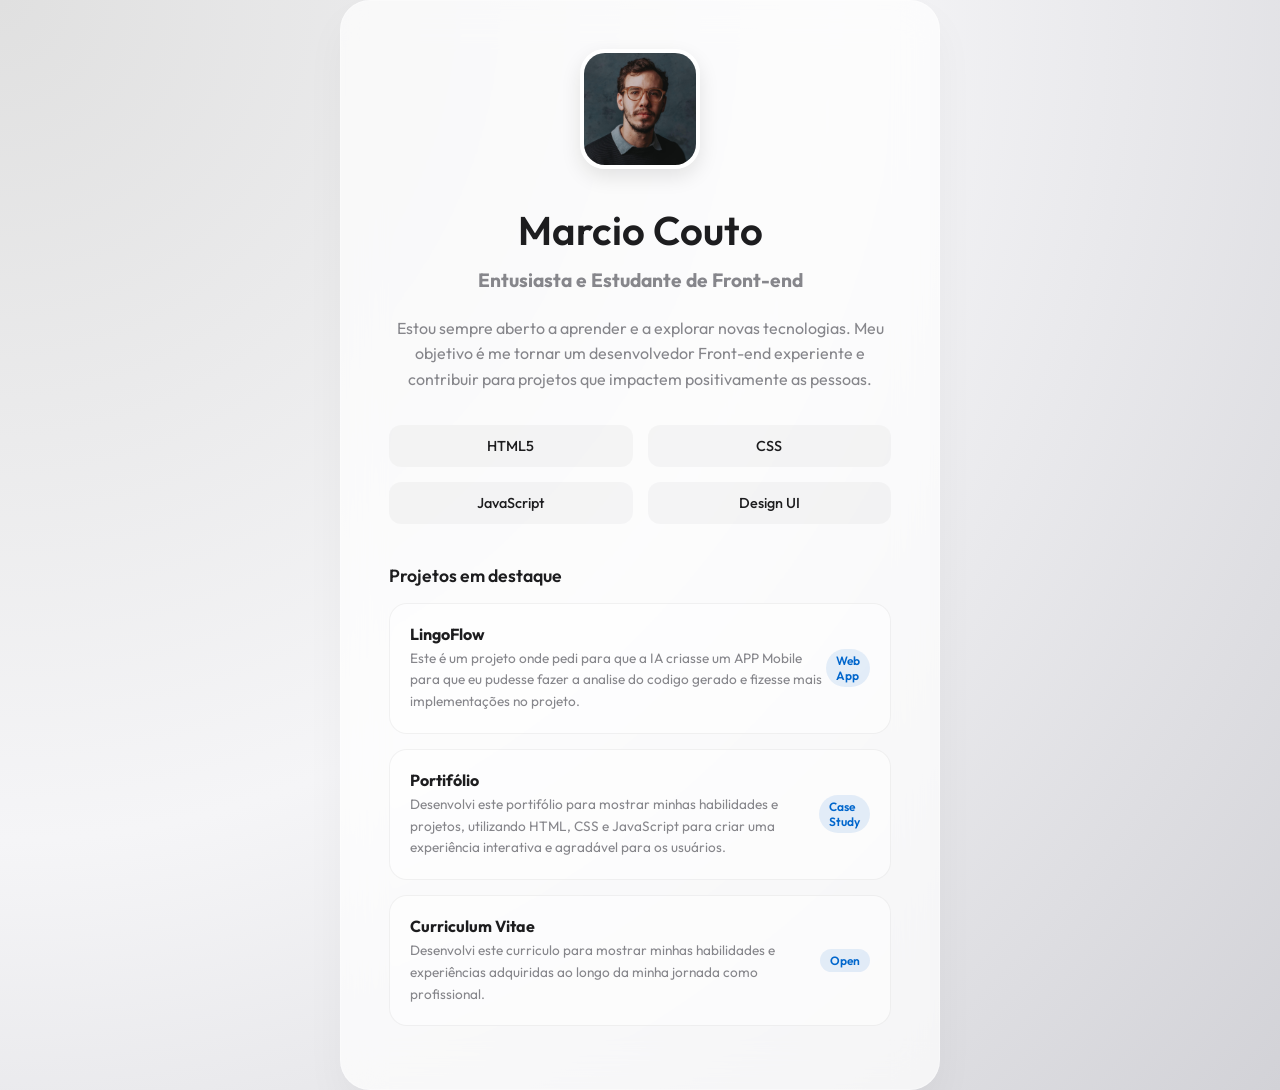
==== Curso/introducao/portifoleo/Index.html @ 88e8f268 "Projetos Feitos por mim Ia Ingles feito por IA para fins de leitura e analise de Codigos" ====
<!DOCTYPE html>
<html lang="pt-br">
<!--portifólio estudantil-->

<head>
    <meta charset="UTF-8">
    <meta name="viewport" content="width=device-width, initial-scale=1.0">
    <link rel="stylesheet" href="style.css">
    <link rel="preconnect" href="https://fonts.googleapis.com">
    <link rel="preconnect" href="https://fonts.gstatic.com" crossorigin>
    <link href="https://fonts.googleapis.com/css2?family=Outfit:wght@300;400;600&display=swap" rel="stylesheet">
    <title>Portifólio</title>
</head>

<body>
    <main>
        <section class="hero">
            <div class="avatar-container">
                <img src="images/minhafoto.jpeg" alt="Foto de Marcio Couto" class="avatar">
            </div>
            <h1>Marcio Couto</h1>
            <h2>Entusiasta e Estudante de Front-end</h2>
            <p>Estou sempre aberto a aprender e a explorar novas tecnologias. Meu objetivo é me tornar um desenvolvedor
                Front-end experiente e contribuir para projetos que impactem positivamente as pessoas.</p>
            <div class="skills-grid">
                <div class="skills-item">HTML5</div>
                <div class="skills-item">CSS</div>
                <div class="skills-item">JavaScript</div>
                <div class="skills-item">Design UI</div>
            </div>
            <div class="projects-section">
                <h3> Projetos em destaque</h3>

                <div class="project-card">
                    <div class="project-info">
                        <h4>LingoFlow</h4>
                        <p>Este é um projeto onde pedi para que a IA criasse um APP Mobile para que eu pudesse fazer a
                            analise do codigo gerado e fizesse mais implementações no projeto.</p>
                    </div>
                    <a href="../../ia-ingles/index.html" target="_blank" class="project-tag">Web App</a>
                </div>

                <div class="project-card">
                    <div class="project-info">
                        <h4>Portifólio</h4>
                        <p>Desenvolvi este portifólio para mostrar minhas habilidades e projetos, utilizando HTML, CSS e
                            JavaScript para criar uma experiência interativa e agradável para os usuários.</p>
                    </div>
                    <span class="project-tag">Case Study</span>
                </div>

                <div class="project-card">
                    <div class="project-info">
                        <h4>Curriculum Vitae</h4>
                        <p>Desenvolvi este curriculo para mostrar minhas habilidades e experiências adquiridas ao longo
                            da
                            minha jornada como profissional.</p>
                    </div>
                    <a href="Curriculum.html" target="_blank" class="project-tag">Open</a>
                </div>
            </div>
        </section>
    </main>
</body>

</html>
---- Curso/introducao/portifoleo/style.css ----
:root {
    --apple-bg: #f5f5f7;
    --apple-card: #ffffff;
    --apple-text: #1d1d1f;
    --apple-skill-bg: rgba(0, 0, 0, 0.03);
    --apple-text-secondary: #86868b;
    --apple-accent: #0066cc;
    --font-main: 'Outfit', sans-serif;
}

* {
    margin: 0;
    padding: 0;
    box-sizing: border-box;
}

body {
    background: radial-gradient(circle at top left, #e0e0e0, #f5f5f7, #d2d2d7);
    background-color: var(--apple-bg);
    font-family: var(--font-main);
    color: var(--apple-text);
    display: flex;
    justify-content: center;
    align-items: center;
    min-height: 100vh;
}

.hero {
    background-color: rgba(255, 255, 255, 0.7);
    backdrop-filter: blur(20px);
    padding: 3rem;
    border: 1px solid rgba(255, 255, 255, 0.3);
    border-radius: 30px;
    max-width: 600px;
    box-shadow: 0px 20px 40px rgba(0, 0, 0, 0.04);
    text-align: center;

}

h1 {
    font-size: 2.5rem;
    font-weight: 600;
    margin-bottom: 0.8rem;
}

h2 {
    color: var(--apple-text-secondary);
    font-size: 1.2rem;
    margin-bottom: 1.5rem;
}

p {
    line-height: 1.6;
    color: var(--apple-text-secondary);
    margin-bottom: 2rem;
}

a {
    color: var(--apple-accent);
    text-decoration: none;
    display: inline-block;
    background-color: var(--apple-accent);
    color: var(--apple-card);
    padding: 0.8rem 1.2rem;
    border-radius: 50px;
    transition: background-color 0.3s;
}

a:hover {
    opacity: 0.8;
    transform: scale(0.98);
}

.avatar-container {
    margin-bottom: 2rem;
}

.avatar {
    width: 120px;
    height: 120px;
    object-fit: cover;
    border-radius: 25px;
    border: 4px solid white;
    box-shadow: 0px 8px 20px rgba(0, 0, 0, 0.1);
}

.skills-grid {
    display: grid;
    grid-template-columns: repeat(2, 1fr);
    gap: 15px;
    margin-bottom: 2.5rem;
}

.skills-item {
    background-color: var(--apple-skill-bg);
    padding: 12px;
    border-radius: 12px;
    font-size: 0.9rem;
    font-weight: 500;

}

.projects-section {
    text-align: left;
    margin-top: 2rem;
}

.projects-section h3 {
    font-size: 1.1rem;
    color: var(--apple-text);
    margin-bottom: 1rem;
    font-weight: 600;
}

.project-card {
    background: rgba(255, 255, 255, 0.5);
    border: 1px solid rgba(0, 0, 0, 0.05);
    border-radius: 18px;
    padding: 20px;
    margin-bottom: 15px;
    display: flex;
    justify-content: space-between;
    align-items: center;
    transition: all 0.3s ease;
    cursor: pointer;
}

.project-card:hover {
    transform: translateY(-2px);
    box-shadow: 0px 10px 20px rgba(0, 0, 0, 0.05);
}

.project-info h4 {
    font-size: 1rem;
    margin-bottom: 4px;
}

.project-info p {
    font-size: 0.85rem;
    margin-bottom: 0;
}

.project-tag {
    color: var(--apple-accent);
    background: rgba(0, 102, 204, 0.1);
    padding: 4px 10px;
    border-radius: 20px;
    font-size: 0.75rem;
    font-weight: 600;
}
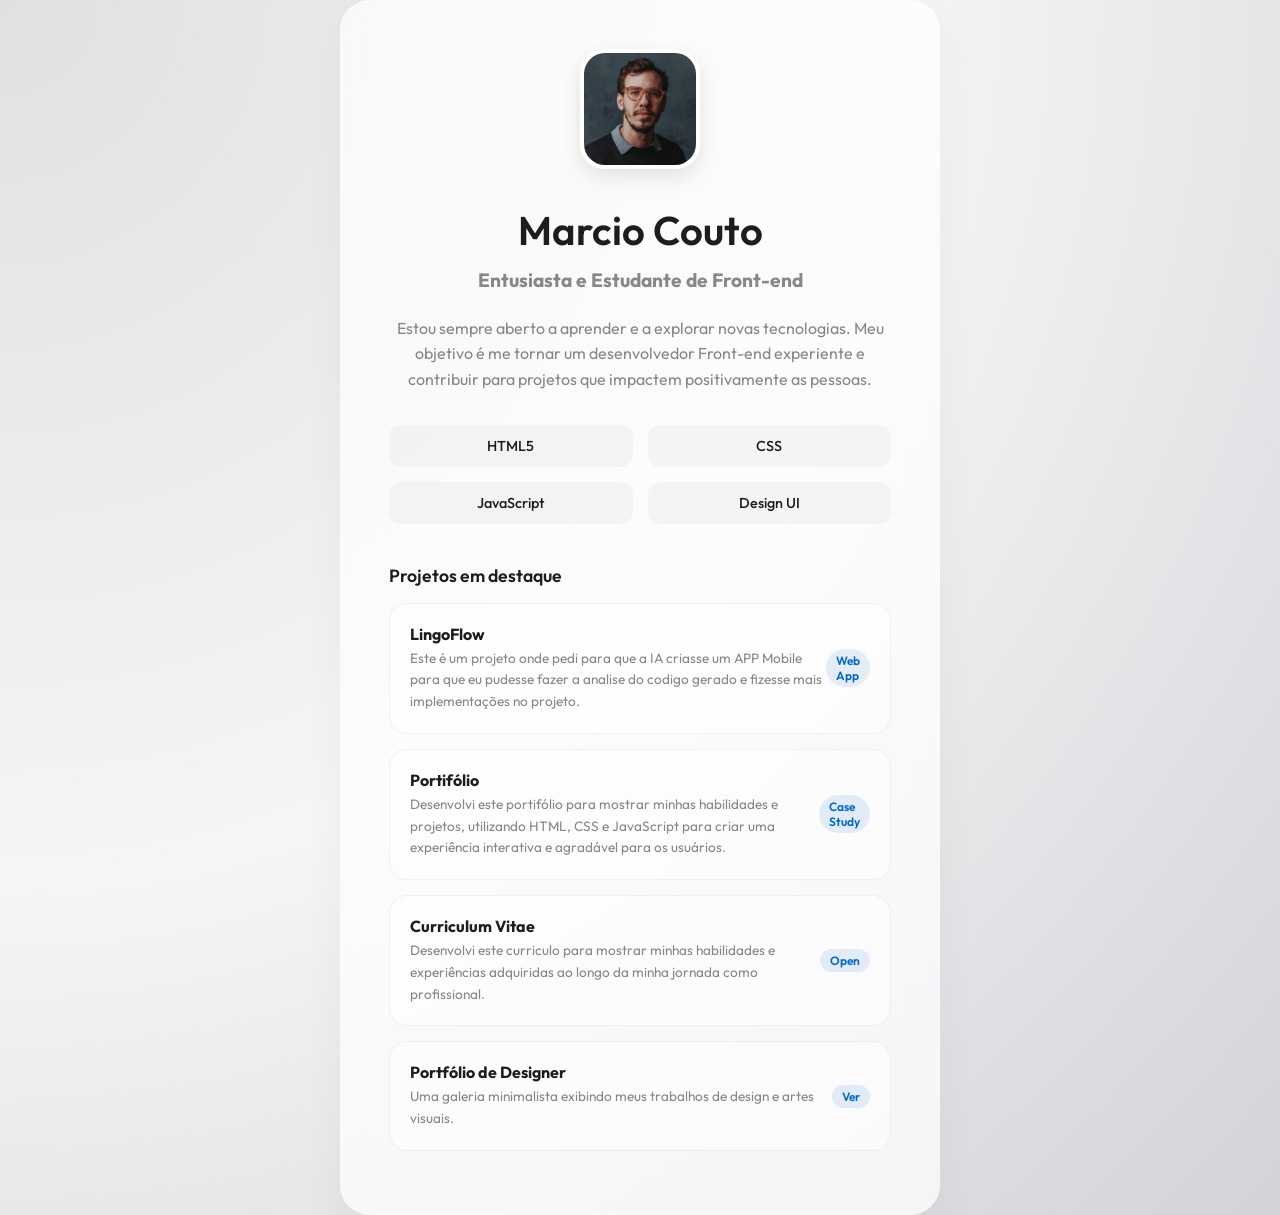
==== commit 5bffe4e6: "add design portfolio" ====
--- a/Curso/introducao/portifoleo/Index.html
+++ b/Curso/introducao/portifoleo/Index.html
@@ -58,6 +58,14 @@
                     </div>
                     <a href="Curriculum.html" target="_blank" class="project-tag">Open</a>
                 </div>
+
+                <div class="project-card">
+                    <div class="project-info">
+                        <h4>Portfólio de Designer</h4>
+                        <p>Uma galeria minimalista exibindo meus trabalhos de design e artes visuais.</p>
+                    </div>
+                    <a href="portifolio-designer.html" class="project-tag">Ver</a>
+                </div>
             </div>
         </section>
     </main>
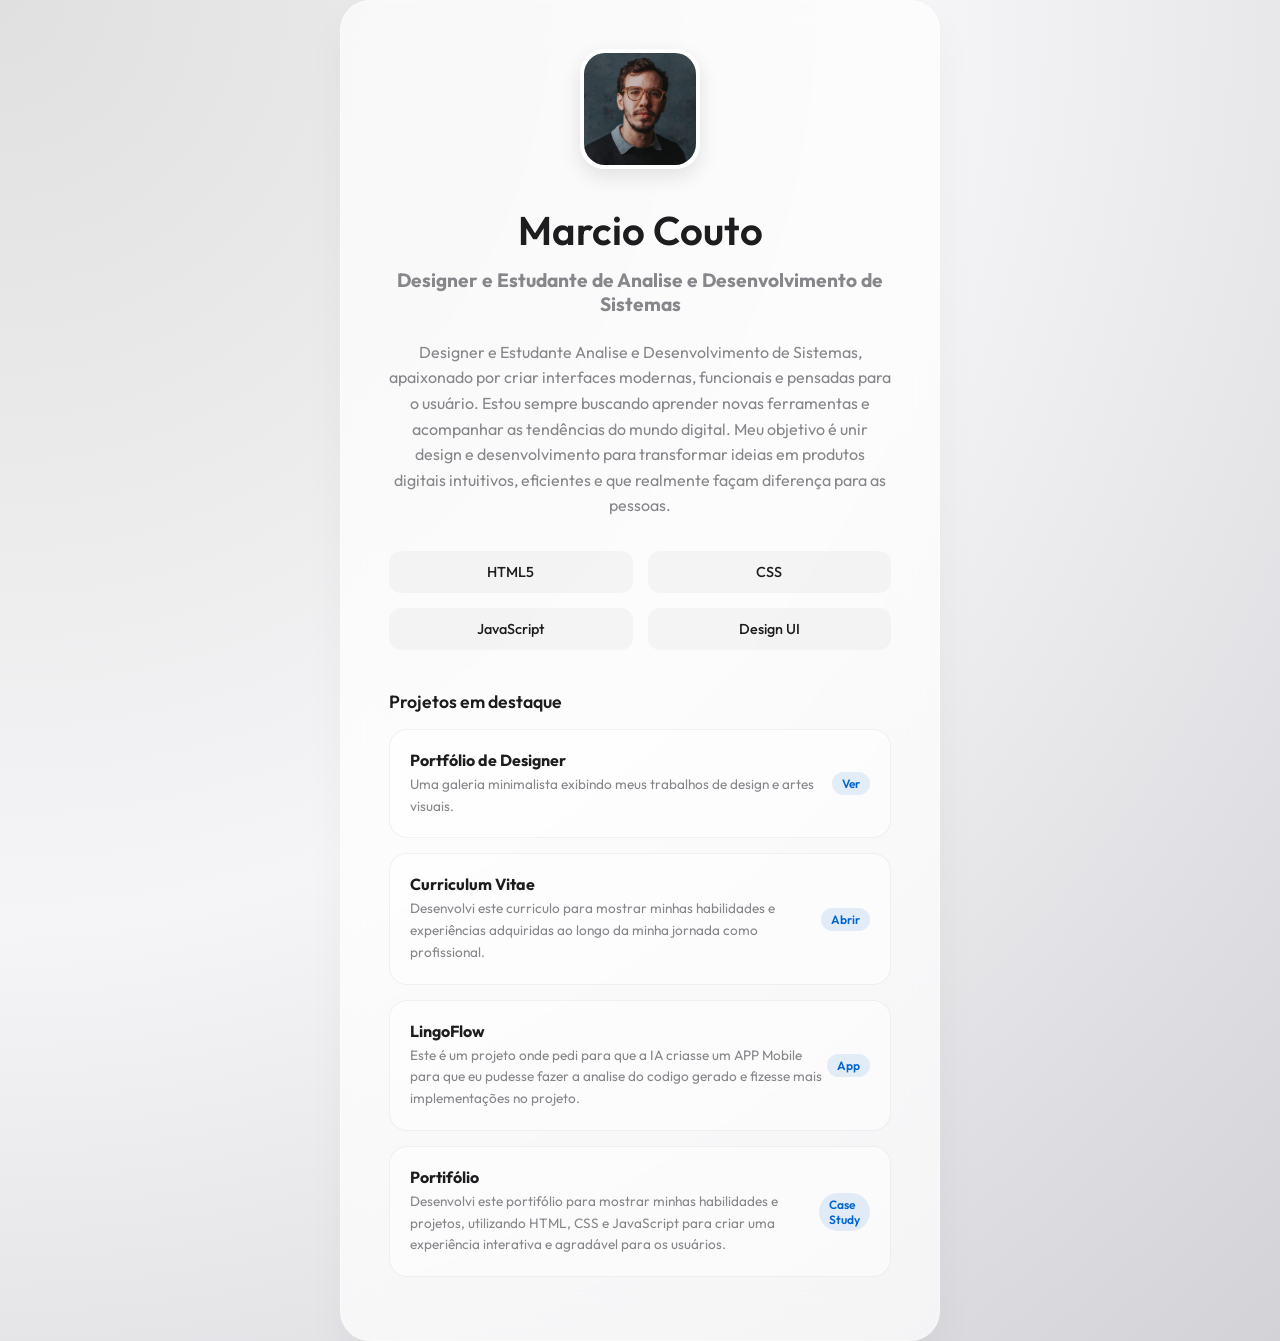
==== commit 43c9df61: "organization" ====
--- a/Curso/introducao/portifoleo/Index.html
+++ b/Curso/introducao/portifoleo/Index.html
@@ -19,9 +19,13 @@
                 <img src="images/minhafoto.jpeg" alt="Foto de Marcio Couto" class="avatar">
             </div>
             <h1>Marcio Couto</h1>
-            <h2>Entusiasta e Estudante de Front-end</h2>
-            <p>Estou sempre aberto a aprender e a explorar novas tecnologias. Meu objetivo é me tornar um desenvolvedor
-                Front-end experiente e contribuir para projetos que impactem positivamente as pessoas.</p>
+            <h2>Designer e Estudante de Analise e Desenvolvimento de Sistemas</h2>
+            <p>Designer e Estudante Analise e Desenvolvimento de Sistemas, apaixonado por criar interfaces modernas,
+                funcionais e pensadas para o usuário. Estou sempre buscando aprender novas ferramentas e acompanhar as
+                tendências do mundo digital.
+
+                Meu objetivo é unir design e desenvolvimento para transformar ideias em produtos digitais intuitivos,
+                eficientes e que realmente façam diferença para as pessoas.</p>
             <div class="skills-grid">
                 <div class="skills-item">HTML5</div>
                 <div class="skills-item">CSS</div>
@@ -33,11 +37,29 @@
 
                 <div class="project-card">
                     <div class="project-info">
+                        <h4>Portfólio de Designer</h4>
+                        <p>Uma galeria minimalista exibindo meus trabalhos de design e artes visuais.</p>
+                    </div>
+                    <a href="portifolio-designer.html" class="project-tag">Ver</a>
+                </div>
+
+                <div class="project-card">
+                    <div class="project-info">
+                        <h4>Curriculum Vitae</h4>
+                        <p>Desenvolvi este curriculo para mostrar minhas habilidades e experiências adquiridas ao longo
+                            da
+                            minha jornada como profissional.</p>
+                    </div>
+                    <a href="Curriculum.html" target="_blank" class="project-tag">Abrir</a>
+                </div>
+
+                <div class="project-card">
+                    <div class="project-info">
                         <h4>LingoFlow</h4>
                         <p>Este é um projeto onde pedi para que a IA criasse um APP Mobile para que eu pudesse fazer a
                             analise do codigo gerado e fizesse mais implementações no projeto.</p>
                     </div>
-                    <a href="../../ia-ingles/index.html" target="_blank" class="project-tag">Web App</a>
+                    <a href="../../ia-ingles/index.html" target="_blank" class="project-tag">App</a>
                 </div>
 
                 <div class="project-card">
@@ -49,23 +71,8 @@
                     <span class="project-tag">Case Study</span>
                 </div>
 
-                <div class="project-card">
-                    <div class="project-info">
-                        <h4>Curriculum Vitae</h4>
-                        <p>Desenvolvi este curriculo para mostrar minhas habilidades e experiências adquiridas ao longo
-                            da
-                            minha jornada como profissional.</p>
-                    </div>
-                    <a href="Curriculum.html" target="_blank" class="project-tag">Open</a>
-                </div>
 
-                <div class="project-card">
-                    <div class="project-info">
-                        <h4>Portfólio de Designer</h4>
-                        <p>Uma galeria minimalista exibindo meus trabalhos de design e artes visuais.</p>
-                    </div>
-                    <a href="portifolio-designer.html" class="project-tag">Ver</a>
-                </div>
+
             </div>
         </section>
     </main>
